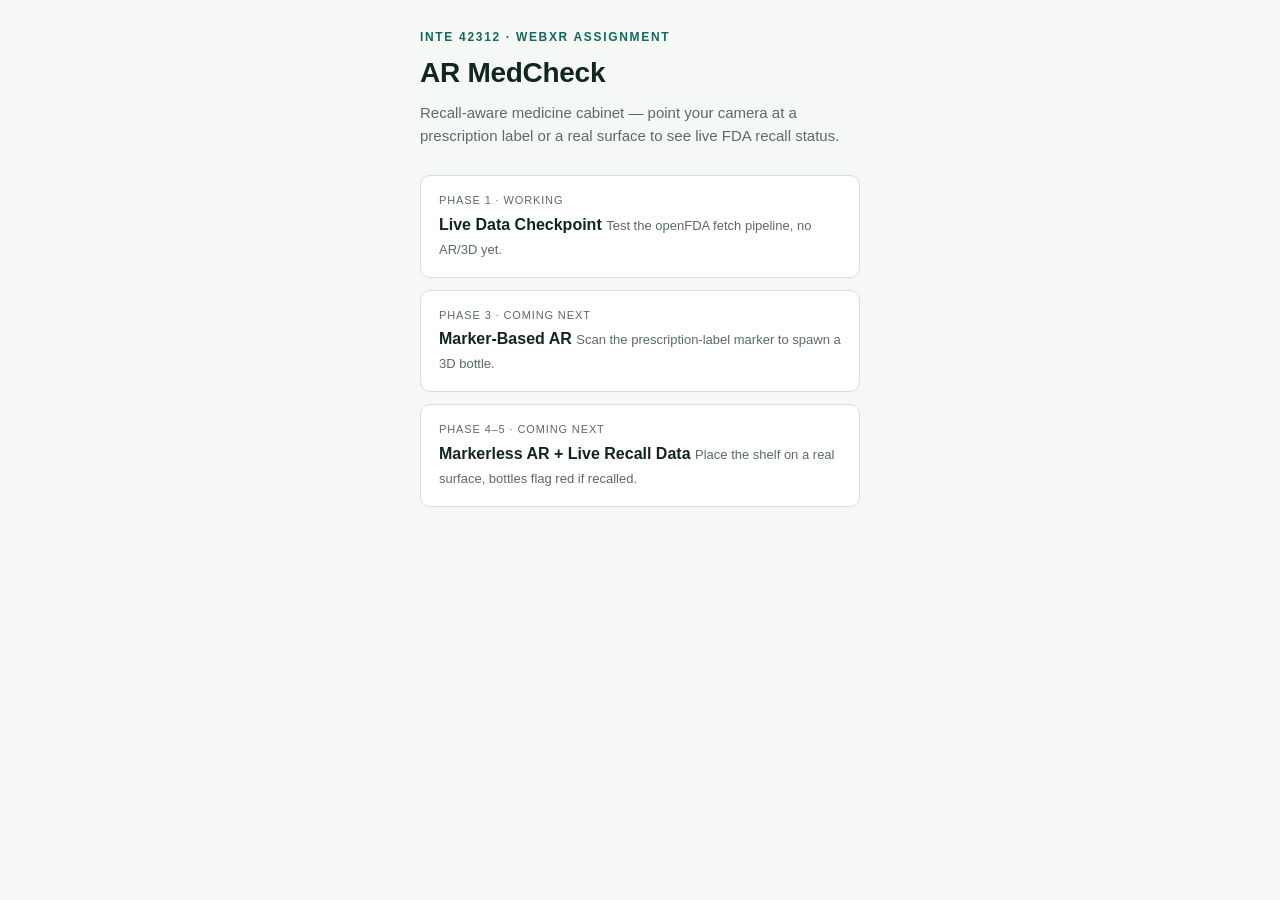
==== index.html @ fd676b72 "Phase 1: repo setup, GitHub Pages, live FDA fetch checkpoint" ====
<!DOCTYPE html>
<html lang="en">
<head>
  <meta charset="UTF-8" />
  <meta name="viewport" content="width=device-width, initial-scale=1.0" />
  <title>AR MedCheck</title>
  <link rel="stylesheet" href="css/style.css" />
</head>
<body>
  <div class="wrap">
    <p class="eyebrow">INTE 42312 · WebXR Assignment</p>
    <h1>AR MedCheck</h1>
    <p class="sub">Recall-aware medicine cabinet — point your camera at a
      prescription label or a real surface to see live FDA recall status.</p>

    <a class="card" href="fetch-test.html">
      <span class="tag">Phase 1 · Working</span>
      <span class="title">Live Data Checkpoint</span>
      <span class="desc">Test the openFDA fetch pipeline, no AR/3D yet.</span>
    </a>

    <a class="card" href="marker.html">
      <span class="tag">Phase 3 · Coming next</span>
      <span class="title">Marker-Based AR</span>
      <span class="desc">Scan the prescription-label marker to spawn a 3D bottle.</span>
    </a>

    <a class="card" href="markerless.html">
      <span class="tag">Phase 4–5 · Coming next</span>
      <span class="title">Markerless AR + Live Recall Data</span>
      <span class="desc">Place the shelf on a real surface, bottles flag red if recalled.</span>
    </a>
  </div>
</body>
</html>
---- css/style.css ----
:root {
  --ink: #10261e;
  --paper: #f6f8f6;
  --panel: #ffffff;
  --line: #d7e0da;
  --safe: #1f7a4d;
  --alert: #c23b3b;
  --accent: #0f6b5c;
  --muted: #5c6b64;
  --radius: 10px;
}

* { box-sizing: border-box; }

body {
  margin: 0;
  background: var(--paper);
  color: var(--ink);
  font-family: -apple-system, BlinkMacSystemFont, "Segoe UI", Roboto, sans-serif;
  line-height: 1.5;
}

.wrap {
  max-width: 480px;
  margin: 0 auto;
  padding: 28px 20px 60px;
}

.eyebrow {
  font-size: 12px;
  letter-spacing: 0.14em;
  text-transform: uppercase;
  color: var(--accent);
  font-weight: 600;
  margin: 0 0 6px;
}

h1 {
  font-size: 28px;
  margin: 0 0 8px;
  letter-spacing: -0.01em;
}

.sub {
  color: var(--muted);
  margin: 0 0 28px;
  font-size: 15px;
}

.card {
  display: block;
  background: var(--panel);
  border: 1px solid var(--line);
  border-radius: var(--radius);
  padding: 16px 18px;
  margin-bottom: 12px;
  text-decoration: none;
  color: var(--ink);
}

.card .tag {
  font-size: 11px;
  text-transform: uppercase;
  letter-spacing: 0.08em;
  color: var(--muted);
  display: block;
  margin-bottom: 4px;
}

.card .title {
  font-weight: 600;
  font-size: 16px;
}

.card .desc {
  color: var(--muted);
  font-size: 13px;
  margin-top: 4px;
}

.status {
  display: inline-flex;
  align-items: center;
  gap: 6px;
  font-size: 12px;
  font-weight: 600;
  padding: 3px 9px;
  border-radius: 999px;
  margin-top: 8px;
}

.status.ok { background: #e6f4ec; color: var(--safe); }
.status.bad { background: #fbe9e9; color: var(--alert); }
.status.pending { background: #eef1f0; color: var(--muted); }

.dot { width: 7px; height: 7px; border-radius: 50%; background: currentColor; }

button, .btn {
  background: var(--accent);
  color: white;
  border: none;
  border-radius: var(--radius);
  padding: 12px 18px;
  font-size: 15px;
  font-weight: 600;
  cursor: pointer;
  width: 100%;
}

button:disabled { opacity: 0.5; }

pre {
  background: #0f1a16;
  color: #cfe8dc;
  padding: 14px;
  border-radius: var(--radius);
  overflow-x: auto;
  font-size: 12px;
  max-height: 320px;
}

.result-item {
  border-left: 3px solid var(--line);
  padding: 10px 12px;
  margin-bottom: 8px;
  background: var(--panel);
  border-radius: 6px;
  font-size: 13px;
}

.result-item.flag { border-left-color: var(--alert); }
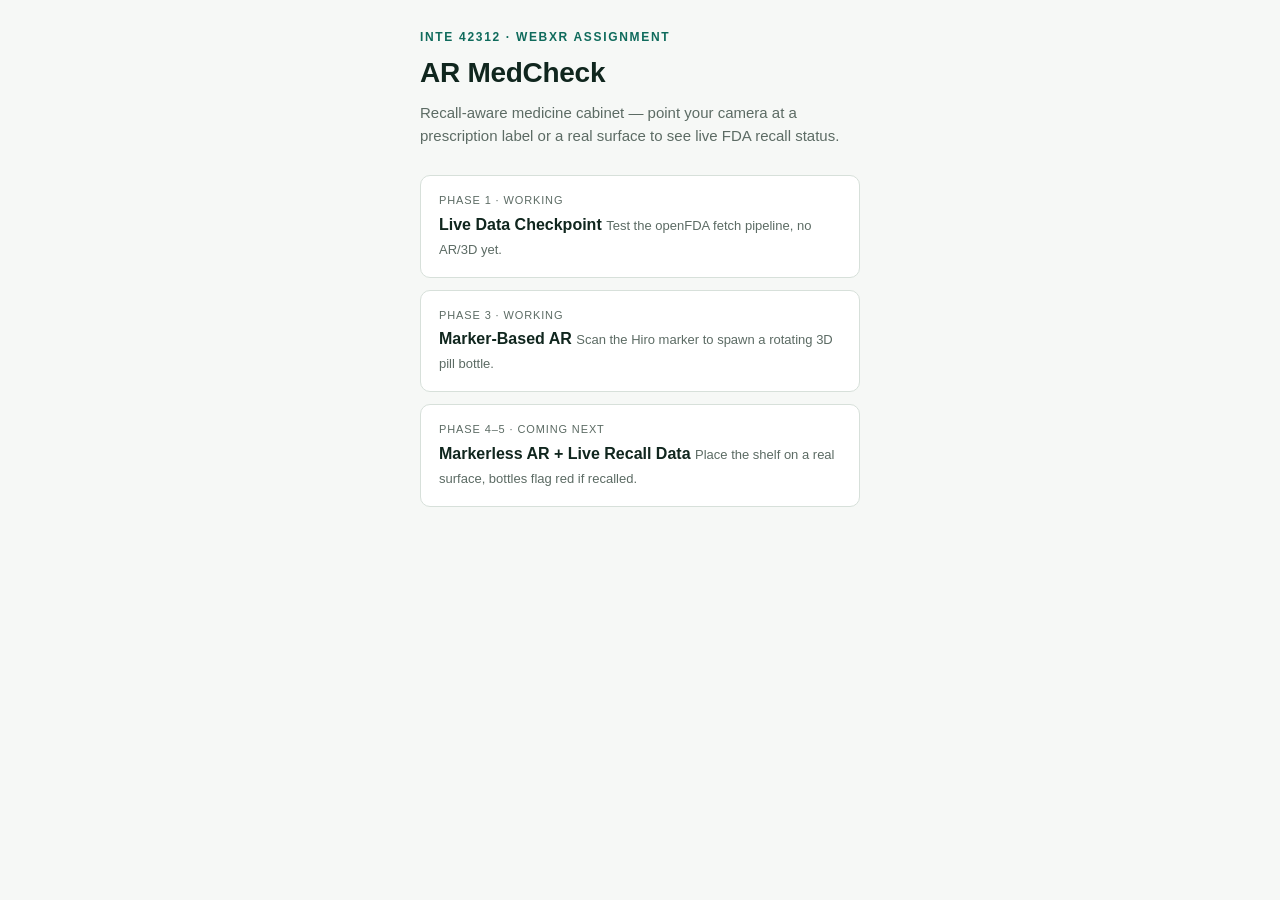
==== commit bc2e199d: "Phase 3: marker-based AR scene" ====
--- a/index.html
+++ b/index.html
@@ -20,9 +20,9 @@
     </a>
 
     <a class="card" href="marker.html">
-      <span class="tag">Phase 3 · Coming next</span>
+      <span class="tag">Phase 3 · Working</span>
       <span class="title">Marker-Based AR</span>
-      <span class="desc">Scan the prescription-label marker to spawn a 3D bottle.</span>
+      <span class="desc">Scan the Hiro marker to spawn a rotating 3D pill bottle.</span>
     </a>
 
     <a class="card" href="markerless.html">
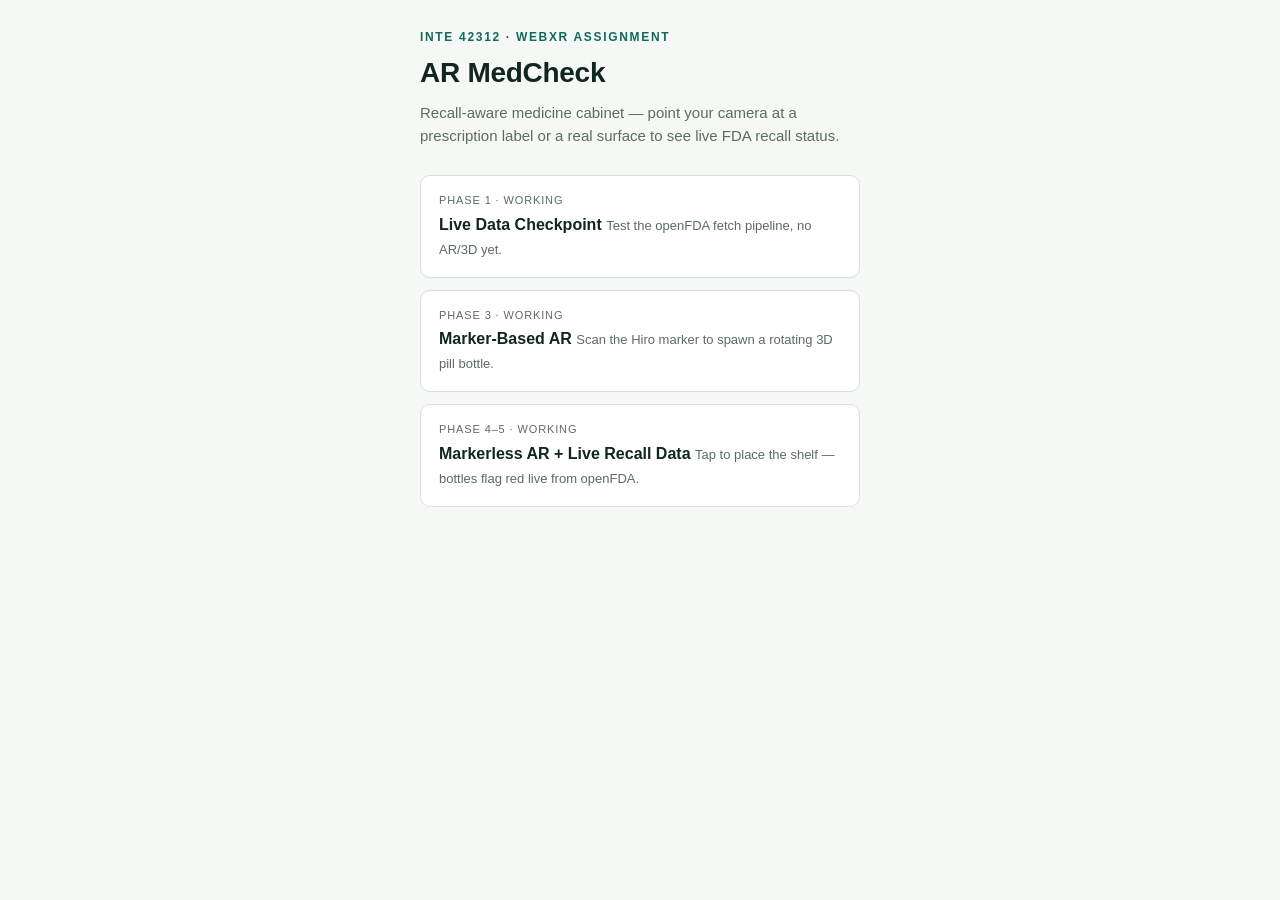
==== commit d263a181: "Phase 4-5: markerless AR hit-test + live FDA recall data" ====
--- a/index.html
+++ b/index.html
@@ -26,9 +26,9 @@
     </a>
 
     <a class="card" href="markerless.html">
-      <span class="tag">Phase 4–5 · Coming next</span>
+      <span class="tag">Phase 4–5 · Working</span>
       <span class="title">Markerless AR + Live Recall Data</span>
-      <span class="desc">Place the shelf on a real surface, bottles flag red if recalled.</span>
+      <span class="desc">Tap to place the shelf — bottles flag red live from openFDA.</span>
     </a>
   </div>
 </body>
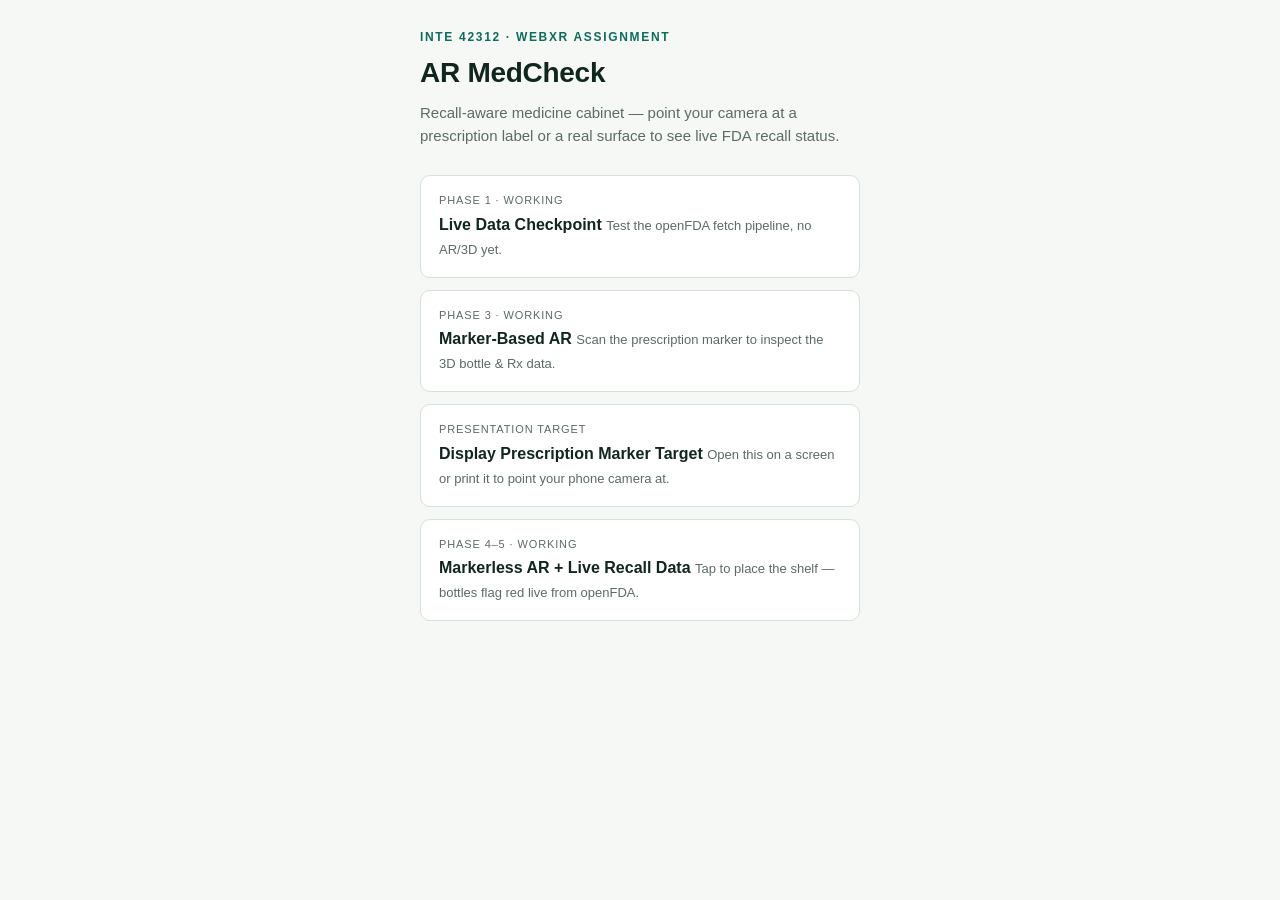
==== commit 2b42ff81: "Add target.html prescription scan target using markerBG.jpg" ====
--- a/index.html
+++ b/index.html
@@ -22,7 +22,13 @@
     <a class="card" href="marker.html">
       <span class="tag">Phase 3 · Working</span>
       <span class="title">Marker-Based AR</span>
-      <span class="desc">Scan the Hiro marker to spawn a rotating 3D pill bottle.</span>
+      <span class="desc">Scan the prescription marker to inspect the 3D bottle & Rx data.</span>
+    </a>
+
+    <a class="card" href="target.html" target="_blank">
+      <span class="tag">Presentation Target</span>
+      <span class="title">Display Prescription Marker Target</span>
+      <span class="desc">Open this on a screen or print it to point your phone camera at.</span>
     </a>
 
     <a class="card" href="markerless.html">
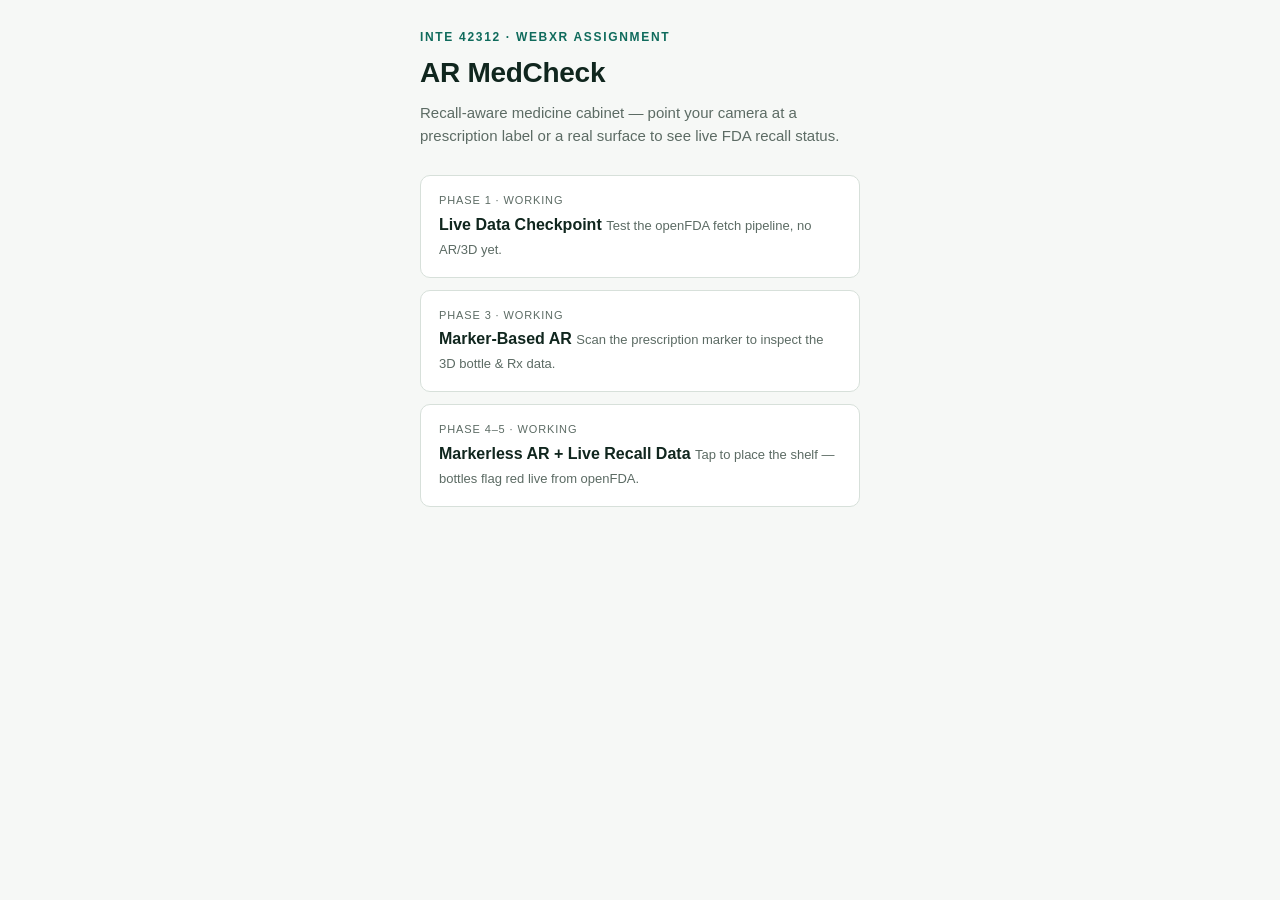
==== commit 9580bbc9: "Remove target link from index.html and marker.html" ====
--- a/index.html
+++ b/index.html
@@ -25,12 +25,6 @@
       <span class="desc">Scan the prescription marker to inspect the 3D bottle & Rx data.</span>
     </a>
 
-    <a class="card" href="target.html" target="_blank">
-      <span class="tag">Presentation Target</span>
-      <span class="title">Display Prescription Marker Target</span>
-      <span class="desc">Open this on a screen or print it to point your phone camera at.</span>
-    </a>
-
     <a class="card" href="markerless.html">
       <span class="tag">Phase 4–5 · Working</span>
       <span class="title">Markerless AR + Live Recall Data</span>
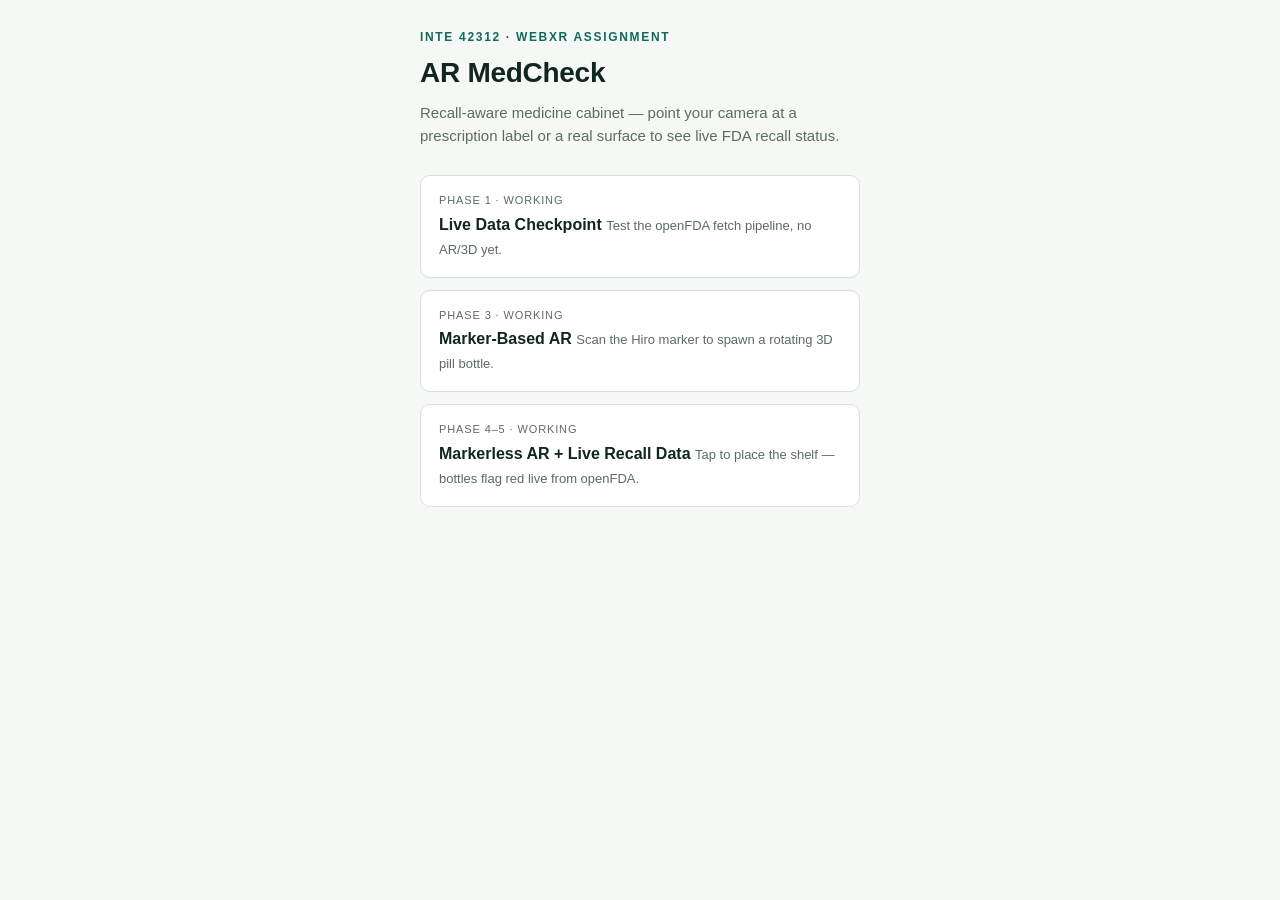
==== commit ca09a093: "Revert marker tracking to previous working Hiro marker state" ====
--- a/index.html
+++ b/index.html
@@ -22,7 +22,7 @@
     <a class="card" href="marker.html">
       <span class="tag">Phase 3 · Working</span>
       <span class="title">Marker-Based AR</span>
-      <span class="desc">Scan the prescription marker to inspect the 3D bottle & Rx data.</span>
+      <span class="desc">Scan the Hiro marker to spawn a rotating 3D pill bottle.</span>
     </a>
 
     <a class="card" href="markerless.html">
